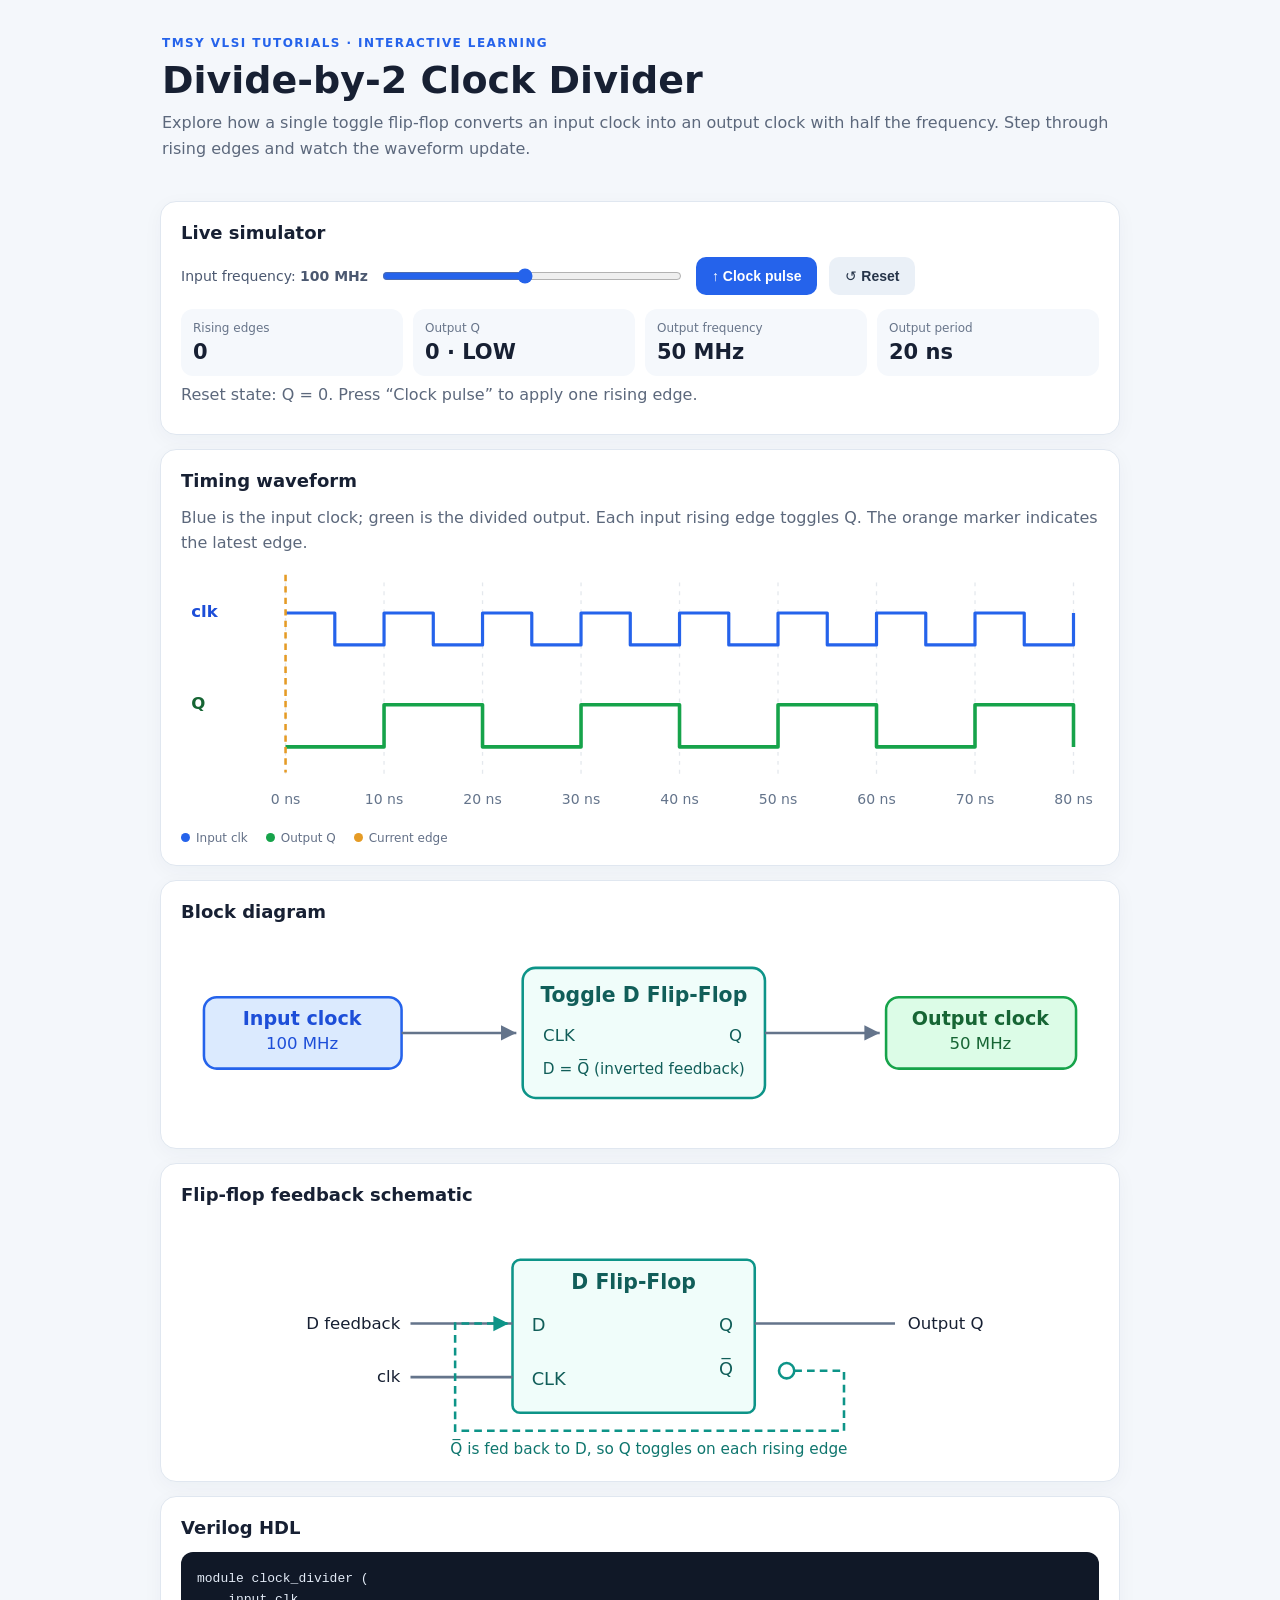
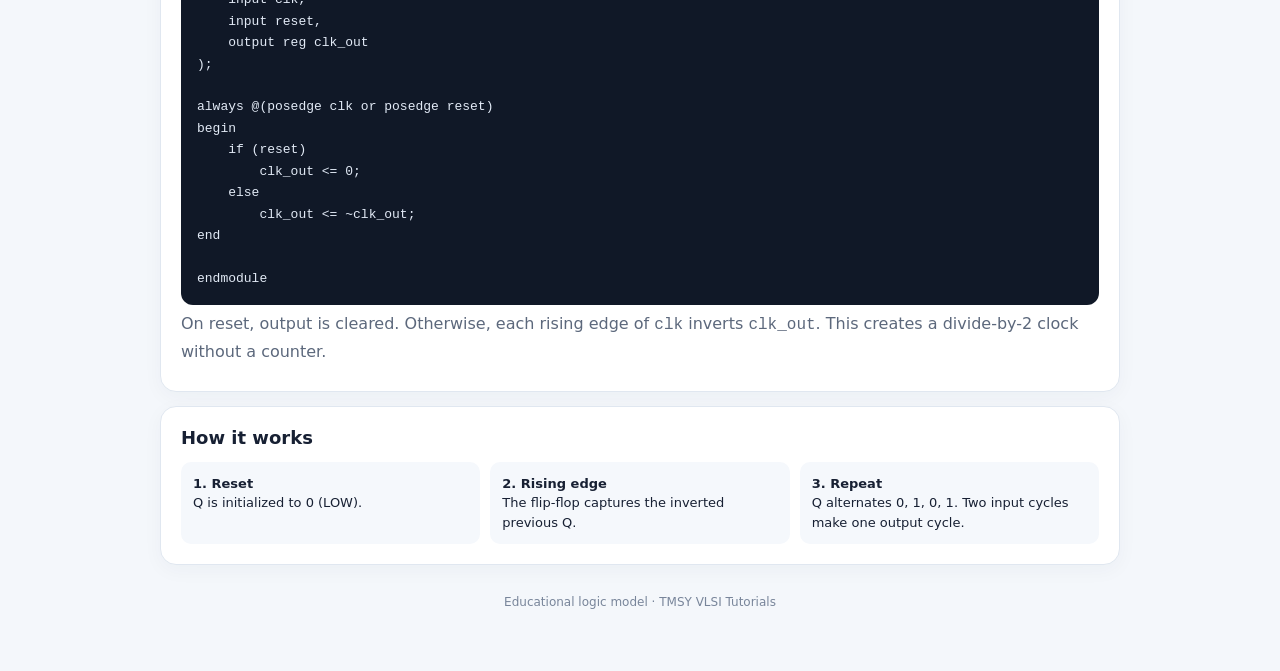
==== docs/clock-divider/index.html @ 93a552a7 "Publish clock divider simulator through GitHub Pages" ====
<!doctype html>
<html lang="en">
<head>
<meta charset="utf-8"><meta name="viewport" content="width=device-width,initial-scale=1">
<meta name="theme-color" content="#f8fafc">
<title>Divide-by-2 Clock Divider | TMSY VLSI Tutorials</title>
<style>
:root{font-family:Inter,system-ui,-apple-system,Segoe UI,Roboto,Arial,sans-serif;color:#172033;background:#f4f7fb;font-synthesis:none}
*{box-sizing:border-box}body{margin:0;padding:24px 14px 48px}.wrap{max-width:960px;margin:auto}
header{padding:12px 2px 20px}h1{font-size:clamp(25px,5vw,38px);margin:8px 0}p{line-height:1.6;color:#5c687c;margin:6px 0}.eyebrow{font-size:12px;font-weight:800;letter-spacing:.12em;color:#2563eb;text-transform:uppercase}
.panel{background:white;border:1px solid #e0e7f0;border-radius:16px;padding:20px;margin:14px 0;box-shadow:0 5px 20px #1c35520a}
h2{font-size:18px;margin:0 0 14px}.metrics{display:grid;grid-template-columns:repeat(4,1fr);gap:10px;margin-top:14px}.metric{background:#f5f8fc;border-radius:12px;padding:12px}.metric small{display:block;color:#68758a;font-size:12px}.metric strong{display:block;font-size:21px;margin-top:5px;font-variant-numeric:tabular-nums}
.controls{display:flex;align-items:center;gap:12px;flex-wrap:wrap}.controls label{font-size:14px;color:#4b5870}.controls input{width:min(300px,55vw);accent-color:#2563eb}
button{border:0;border-radius:10px;padding:11px 16px;font-weight:700;cursor:pointer;background:#2563eb;color:white;font-size:14px}button.secondary{background:#eaf0f7;color:#263449}button:disabled{opacity:.45;cursor:not-allowed}
svg{width:100%;height:auto;display:block;overflow:visible}.legend{display:flex;gap:18px;flex-wrap:wrap;font-size:12px;color:#637087;margin-top:8px}.dot{display:inline-block;width:9px;height:9px;border-radius:50%;margin-right:6px}
code,pre{font-family:ui-monospace,SFMono-Regular,Consolas,monospace}pre{background:#101827;color:#e2eaf6;border-radius:12px;padding:16px;overflow:auto;font-size:13px;line-height:1.65;margin:0;white-space:pre}
.steps{display:grid;grid-template-columns:repeat(3,1fr);gap:10px}.step{padding:12px;background:#f5f8fc;border-radius:10px;font-size:13px;line-height:1.5}
footer{text-align:center;color:#78859a;font-size:12px;padding:16px}
@media(max-width:600px){body{padding:16px 10px}.panel{padding:15px}.metrics{grid-template-columns:repeat(2,1fr)}.steps{grid-template-columns:1fr}pre{font-size:11px;padding:12px}}
</style></head>
<body><main class="wrap">
<header><div class="eyebrow">TMSY VLSI Tutorials · Interactive learning</div><h1>Divide-by-2 Clock Divider</h1><p>Explore how a single toggle flip-flop converts an input clock into an output clock with half the frequency. Step through rising edges and watch the waveform update.</p></header>
<section class="panel"><h2>Live simulator</h2><div class="controls"><label for="freq">Input frequency: <b id="freqText">100 MHz</b></label><input id="freq" type="range" min="10" max="200" step="10" value="100"><button id="pulse">↑ Clock pulse</button><button id="reset" class="secondary">↺ Reset</button></div>
<div class="metrics"><div class="metric"><small>Rising edges</small><strong id="edges">0</strong></div><div class="metric"><small>Output Q</small><strong id="q">0 · LOW</strong></div><div class="metric"><small>Output frequency</small><strong id="outFreq">50 MHz</strong></div><div class="metric"><small>Output period</small><strong id="outPeriod">20 ns</strong></div></div>
<p id="explain" aria-live="polite">Reset state: Q = 0. Press “Clock pulse” to apply one rising edge.</p></section>
<section class="panel"><h2>Timing waveform</h2><p>Blue is the input clock; green is the divided output. Each input rising edge toggles Q. The orange marker indicates the latest edge.</p>
<svg id="wave" viewBox="0 0 720 205" role="img" aria-label="Input and divide-by-two output clock timing waveform"></svg>
<div class="legend"><span><i class="dot" style="background:#2563eb"></i>Input clk</span><span><i class="dot" style="background:#16a34a"></i>Output Q</span><span><i class="dot" style="background:#e59b25"></i>Current edge</span></div></section>
<section class="panel"><h2>Block diagram</h2><svg viewBox="0 0 720 150" role="img" aria-label="Input clock connected to toggle flip-flop and output clock"><defs><marker id="arr" markerWidth="8" markerHeight="8" refX="6" refY="3" orient="auto"><path d="M0 0L6 3L0 6Z" fill="#64748b"/></marker></defs><rect x="18" y="48" width="155" height="56" rx="10" fill="#dbeafe" stroke="#2563eb" stroke-width="2"/><text x="95" y="70" text-anchor="middle" font-size="15" font-weight="700" fill="#1d4ed8">Input clock</text><text x="95" y="89" text-anchor="middle" font-size="13" fill="#1d4ed8" id="blockIn">100 MHz</text><path d="M173 76H263" stroke="#64748b" stroke-width="2" marker-end="url(#arr)"/><rect x="268" y="25" width="190" height="102" rx="10" fill="#f0fdfa" stroke="#0d9488" stroke-width="2"/><text x="363" y="52" text-anchor="middle" font-size="16" font-weight="700" fill="#115e59">Toggle D Flip-Flop</text><text x="284" y="82" font-size="13" fill="#115e59">CLK</text><text x="440" y="82" text-anchor="end" font-size="13" fill="#115e59">Q</text><text x="363" y="108" text-anchor="middle" font-size="12" fill="#115e59">D = Q̅ (inverted feedback)</text><path d="M458 76H548" stroke="#64748b" stroke-width="2" marker-end="url(#arr)"/><rect x="553" y="48" width="149" height="56" rx="10" fill="#dcfce7" stroke="#16a34a" stroke-width="2"/><text x="627" y="70" text-anchor="middle" font-size="15" font-weight="700" fill="#166534">Output clock</text><text x="627" y="89" text-anchor="middle" font-size="13" fill="#166534" id="blockOut">50 MHz</text></svg></section>
<section class="panel"><h2>Flip-flop feedback schematic</h2><svg viewBox="0 0 720 190" role="img" aria-label="D flip-flop with inverted output feedback to D input"><defs><marker id="fbarr" markerWidth="8" markerHeight="8" refX="6" refY="3" orient="auto"><path d="M0 0L6 3L0 6Z" fill="#0d9488"/></marker></defs><rect x="260" y="32" width="190" height="120" rx="6" fill="#f0fdfa" stroke="#0d9488" stroke-width="2"/><text x="355" y="55" text-anchor="middle" font-size="16" font-weight="700" fill="#115e59">D Flip-Flop</text><text x="275" y="88" font-size="14" fill="#115e59">D</text><text x="275" y="130" font-size="14" fill="#115e59">CLK</text><text x="433" y="88" text-anchor="end" font-size="14" fill="#115e59">Q</text><text x="433" y="122" text-anchor="end" font-size="14" fill="#115e59">Q̅</text><path d="M180 82H260M450 82H560M180 124H260" fill="none" stroke="#64748b" stroke-width="2"/><text x="172" y="86" text-anchor="end" font-size="13" fill="currentColor">D feedback</text><text x="172" y="128" text-anchor="end" font-size="13" fill="currentColor">clk</text><text x="570" y="86" font-size="13" fill="currentColor">Output Q</text><circle cx="475" cy="119" r="6" fill="white" stroke="#0d9488" stroke-width="2"/><path d="M481 119H520V166H215V82H257" fill="none" stroke="#0d9488" stroke-width="2" stroke-dasharray="6 4" marker-end="url(#fbarr)"/><text x="367" y="184" text-anchor="middle" font-size="12" fill="#0f766e">Q̅ is fed back to D, so Q toggles on each rising edge</text></svg></section>
<section class="panel"><h2>Verilog HDL</h2><pre><code>module clock_divider (
    input clk,
    input reset,
    output reg clk_out
);

always @(posedge clk or posedge reset)
begin
    if (reset)
        clk_out &lt;= 0;
    else
        clk_out &lt;= ~clk_out;
end

endmodule</code></pre><p>On reset, output is cleared. Otherwise, each rising edge of <code>clk</code> inverts <code>clk_out</code>. This creates a divide-by-2 clock without a counter.</p></section>
<section class="panel"><h2>How it works</h2><div class="steps"><div class="step"><b>1. Reset</b><br>Q is initialized to 0 (LOW).</div><div class="step"><b>2. Rising edge</b><br>The flip-flop captures the inverted previous Q.</div><div class="step"><b>3. Repeat</b><br>Q alternates 0, 1, 0, 1. Two input cycles make one output cycle.</div></div></section>
<footer>Educational logic model · TMSY VLSI Tutorials</footer>
</main>
<script>
const $=id=>document.getElementById(id);let edges=0,q=0,history=[0],freq=100;
function fmt(n){return Number.isInteger(n)?String(n):n.toFixed(2)}
function draw(){const svg=$('wave'),W=720,left=82,right=700,step=(right-left)/8,topH=40,lowH=65,outHi=112,outLo=145;let s='';
for(let i=0;i<=8;i++){let x=left+i*step;s+=`<line x1="${x}" y1="16" x2="${x}" y2="168" stroke="#94a3b8" stroke-opacity=".25" stroke-dasharray="3 4"/><text x="${x}" y="190" text-anchor="middle" font-size="11" fill="#64748b">${fmt(i*1000/freq)} ns</text>`}
s+='<text x="8" y="43" font-size="13" fill="#1d4ed8" font-weight="700">clk</text><text x="8" y="115" font-size="13" fill="#166534" font-weight="700">Q</text>';
let p=`M ${left} ${topH}`;for(let i=0;i<8;i++){let x=left+i*step;p+=` H ${x+step/2} V ${lowH} H ${x+step} V ${topH}`;}s+=`<path d="${p}" fill="none" stroke="#2563eb" stroke-width="2.5" stroke-linejoin="round"/>`;
let op=`M ${left} ${q===0?outLo:outHi}`;let qtemp=0;for(let i=0;i<8;i++){let x=left+i*step;op+=` H ${x+step} V ${qtemp===0?outHi:outLo}`;qtemp=1-qtemp;}s+=`<path d="${op}" fill="none" stroke="#16a34a" stroke-width="2.8" stroke-linejoin="round"/>`;
let markerX=left+Math.min(edges,8)*step;s+=`<line x1="${markerX}" x2="${markerX}" y1="10" y2="165" stroke="#e59b25" stroke-width="2" stroke-dasharray="5 4"/>`;svg.innerHTML=s;
$('edges').textContent=edges;$('q').textContent=q+' · '+(q?'HIGH':'LOW');$('outFreq').textContent=fmt(freq/2)+' MHz';$('outPeriod').textContent=fmt(2000/freq)+' ns';$('freqText').textContent=freq+' MHz';$('blockIn').textContent=freq+' MHz';$('blockOut').textContent=fmt(freq/2)+' MHz';$('explain').textContent=edges===0?'Reset state: Q = 0. Press “Clock pulse” to apply one rising edge.':`After ${edges} input rising edge(s), Q = ${q}. Output toggles on every rising edge; full output period = two input periods.`;$('pulse').disabled=edges>=8;}
$('pulse').addEventListener('click',()=>{edges++;q=1-q;history.push(q);draw()});$('reset').addEventListener('click',()=>{edges=0;q=0;history=[0];draw()});$('freq').addEventListener('input',e=>{freq=+e.target.value;draw()});draw();
</script></body></html>
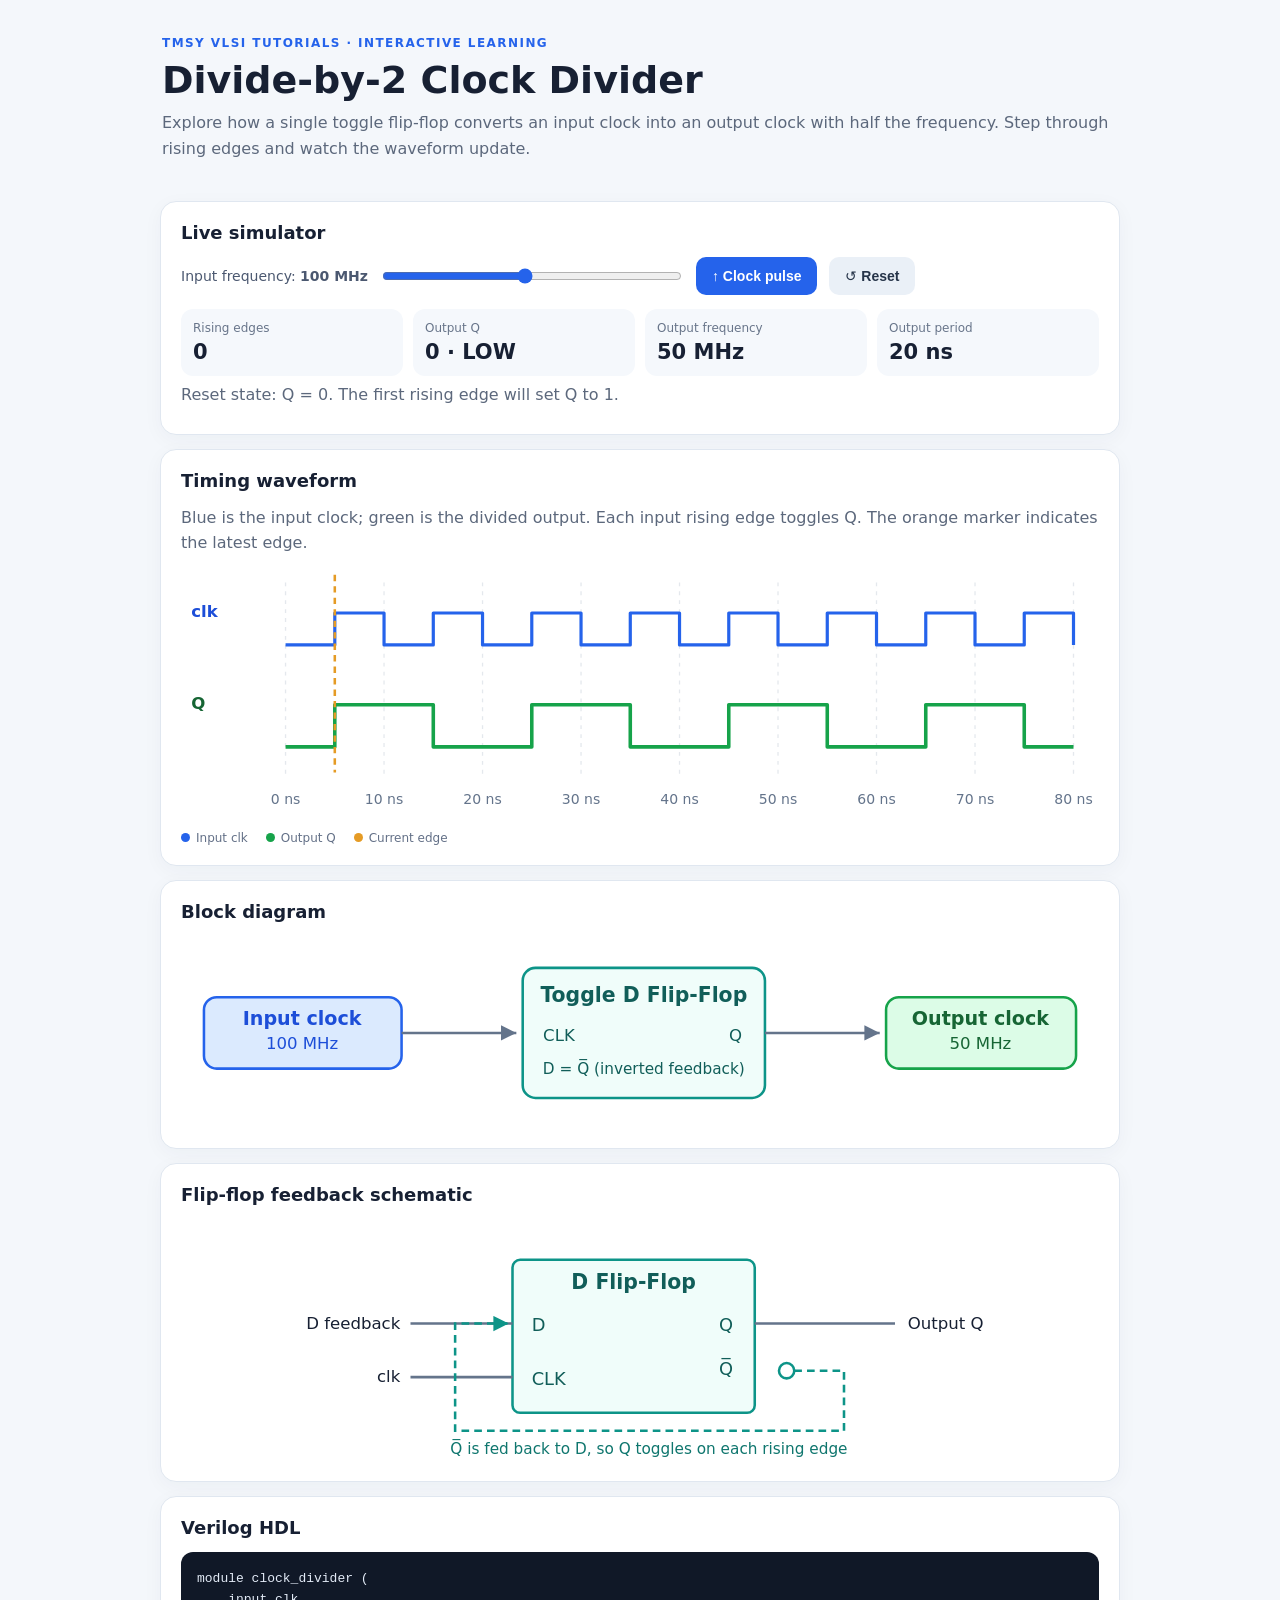
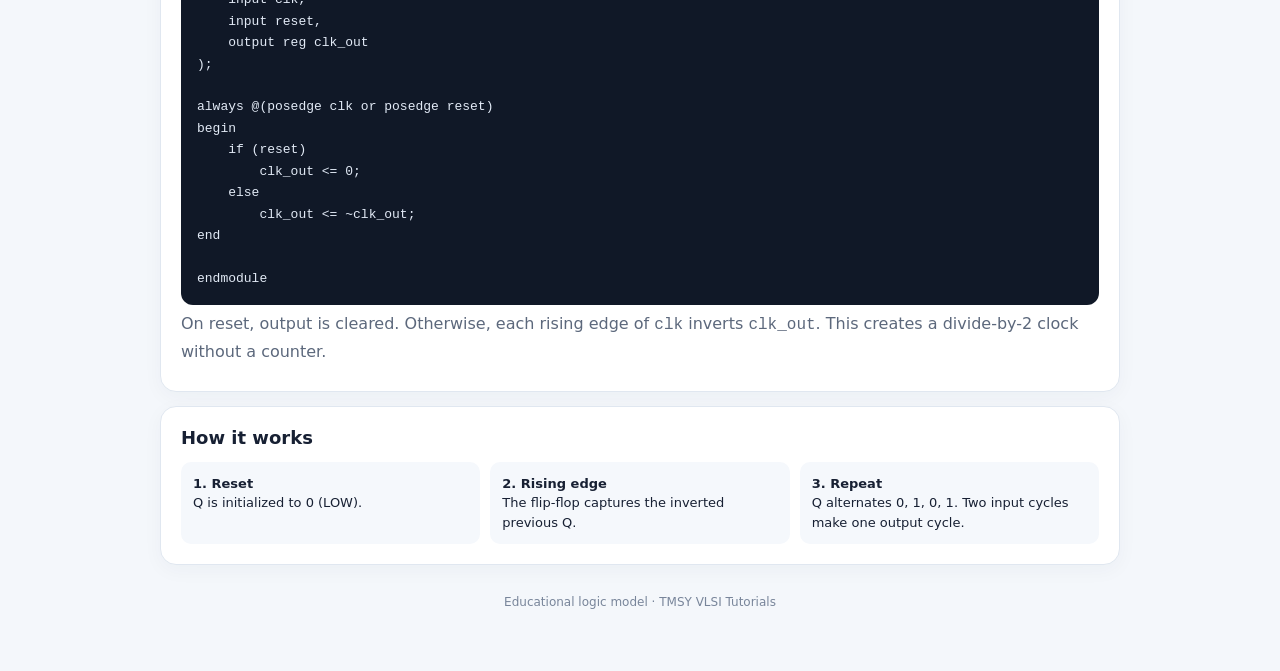
==== commit 7f3a51f8: "Correct divide-by-2 timing waveform transitions" ====
--- a/docs/clock-divider/index.html
+++ b/docs/clock-divider/index.html
@@ -49,12 +49,35 @@
 <script>
 const $=id=>document.getElementById(id);let edges=0,q=0,history=[0],freq=100;
 function fmt(n){return Number.isInteger(n)?String(n):n.toFixed(2)}
-function draw(){const svg=$('wave'),W=720,left=82,right=700,step=(right-left)/8,topH=40,lowH=65,outHi=112,outLo=145;let s='';
-for(let i=0;i<=8;i++){let x=left+i*step;s+=`<line x1="${x}" y1="16" x2="${x}" y2="168" stroke="#94a3b8" stroke-opacity=".25" stroke-dasharray="3 4"/><text x="${x}" y="190" text-anchor="middle" font-size="11" fill="#64748b">${fmt(i*1000/freq)} ns</text>`}
-s+='<text x="8" y="43" font-size="13" fill="#1d4ed8" font-weight="700">clk</text><text x="8" y="115" font-size="13" fill="#166534" font-weight="700">Q</text>';
-let p=`M ${left} ${topH}`;for(let i=0;i<8;i++){let x=left+i*step;p+=` H ${x+step/2} V ${lowH} H ${x+step} V ${topH}`;}s+=`<path d="${p}" fill="none" stroke="#2563eb" stroke-width="2.5" stroke-linejoin="round"/>`;
-let op=`M ${left} ${q===0?outLo:outHi}`;let qtemp=0;for(let i=0;i<8;i++){let x=left+i*step;op+=` H ${x+step} V ${qtemp===0?outHi:outLo}`;qtemp=1-qtemp;}s+=`<path d="${op}" fill="none" stroke="#16a34a" stroke-width="2.8" stroke-linejoin="round"/>`;
-let markerX=left+Math.min(edges,8)*step;s+=`<line x1="${markerX}" x2="${markerX}" y1="10" y2="165" stroke="#e59b25" stroke-width="2" stroke-dasharray="5 4"/>`;svg.innerHTML=s;
-$('edges').textContent=edges;$('q').textContent=q+' · '+(q?'HIGH':'LOW');$('outFreq').textContent=fmt(freq/2)+' MHz';$('outPeriod').textContent=fmt(2000/freq)+' ns';$('freqText').textContent=freq+' MHz';$('blockIn').textContent=freq+' MHz';$('blockOut').textContent=fmt(freq/2)+' MHz';$('explain').textContent=edges===0?'Reset state: Q = 0. Press “Clock pulse” to apply one rising edge.':`After ${edges} input rising edge(s), Q = ${q}. Output toggles on every rising edge; full output period = two input periods.`;$('pulse').disabled=edges>=8;}
+function draw(){
+ const svg=$('wave'),left=82,right=700,cycles=8,step=(right-left)/cycles;
+ const clkHigh=40,clkLow=65,qHigh=112,qLow=145;let s='';
+ for(let i=0;i<=cycles;i++){
+   const x=left+i*step;
+   s+=`<line x1="${x}" y1="16" x2="${x}" y2="168" stroke="#94a3b8" stroke-opacity=".25" stroke-dasharray="3 4"/><text x="${x}" y="190" text-anchor="middle" font-size="11" fill="#64748b">${fmt(i*1000/freq)} ns</text>`;
+ }
+ s+='<text x="8" y="43" font-size="13" fill="#1d4ed8" font-weight="700">clk</text><text x="8" y="115" font-size="13" fill="#166534" font-weight="700">Q</text>';
+ // Input clock starts LOW; each cycle has a rising edge at its midpoint.
+ let cp=`M ${left} ${clkLow}`;
+ for(let i=0;i<cycles;i++){
+   const x=left+i*step,mid=x+step/2,next=x+step;
+   cp+=` H ${mid} V ${clkHigh} H ${next} V ${clkLow}`;
+ }
+ s+=`<path d="${cp}" fill="none" stroke="#2563eb" stroke-width="2.5" stroke-linejoin="round"/>`;
+ // Q toggles exactly at each input rising edge and holds between edges.
+ let qp=`M ${left} ${qLow}`,state=0;
+ for(let i=0;i<cycles;i++){
+   const x=left+i*step,mid=x+step/2,next=x+step;
+   qp+=` H ${mid} V ${state===0?qHigh:qLow}`;
+   state=1-state;
+   qp+=` H ${next}`;
+ }
+ s+=`<path d="${qp}" fill="none" stroke="#16a34a" stroke-width="2.8" stroke-linejoin="round"/>`;
+ // Marker tracks the most recently applied edge (or first edge before stepping).
+ const markerX=edges===0?left+step/2:Math.min(right,left+(edges-1)*step+step/2);
+ s+=`<line x1="${markerX}" x2="${markerX}" y1="10" y2="165" stroke="#e59b25" stroke-width="2" stroke-dasharray="5 4"/>`;
+ svg.innerHTML=s;
+ $('edges').textContent=edges;$('q').textContent=q+' · '+(q?'HIGH':'LOW');$('outFreq').textContent=fmt(freq/2)+' MHz';$('outPeriod').textContent=fmt(2000/freq)+' ns';$('freqText').textContent=freq+' MHz';$('blockIn').textContent=freq+' MHz';$('blockOut').textContent=fmt(freq/2)+' MHz';$('explain').textContent=edges===0?'Reset state: Q = 0. The first rising edge will set Q to 1.':`After ${edges} input rising edge(s), Q = ${q}. Q toggles once at each rising edge; one full output cycle takes two input cycles.`;$('pulse').disabled=edges>=8;
+}
 $('pulse').addEventListener('click',()=>{edges++;q=1-q;history.push(q);draw()});$('reset').addEventListener('click',()=>{edges=0;q=0;history=[0];draw()});$('freq').addEventListener('input',e=>{freq=+e.target.value;draw()});draw();
 </script></body></html>
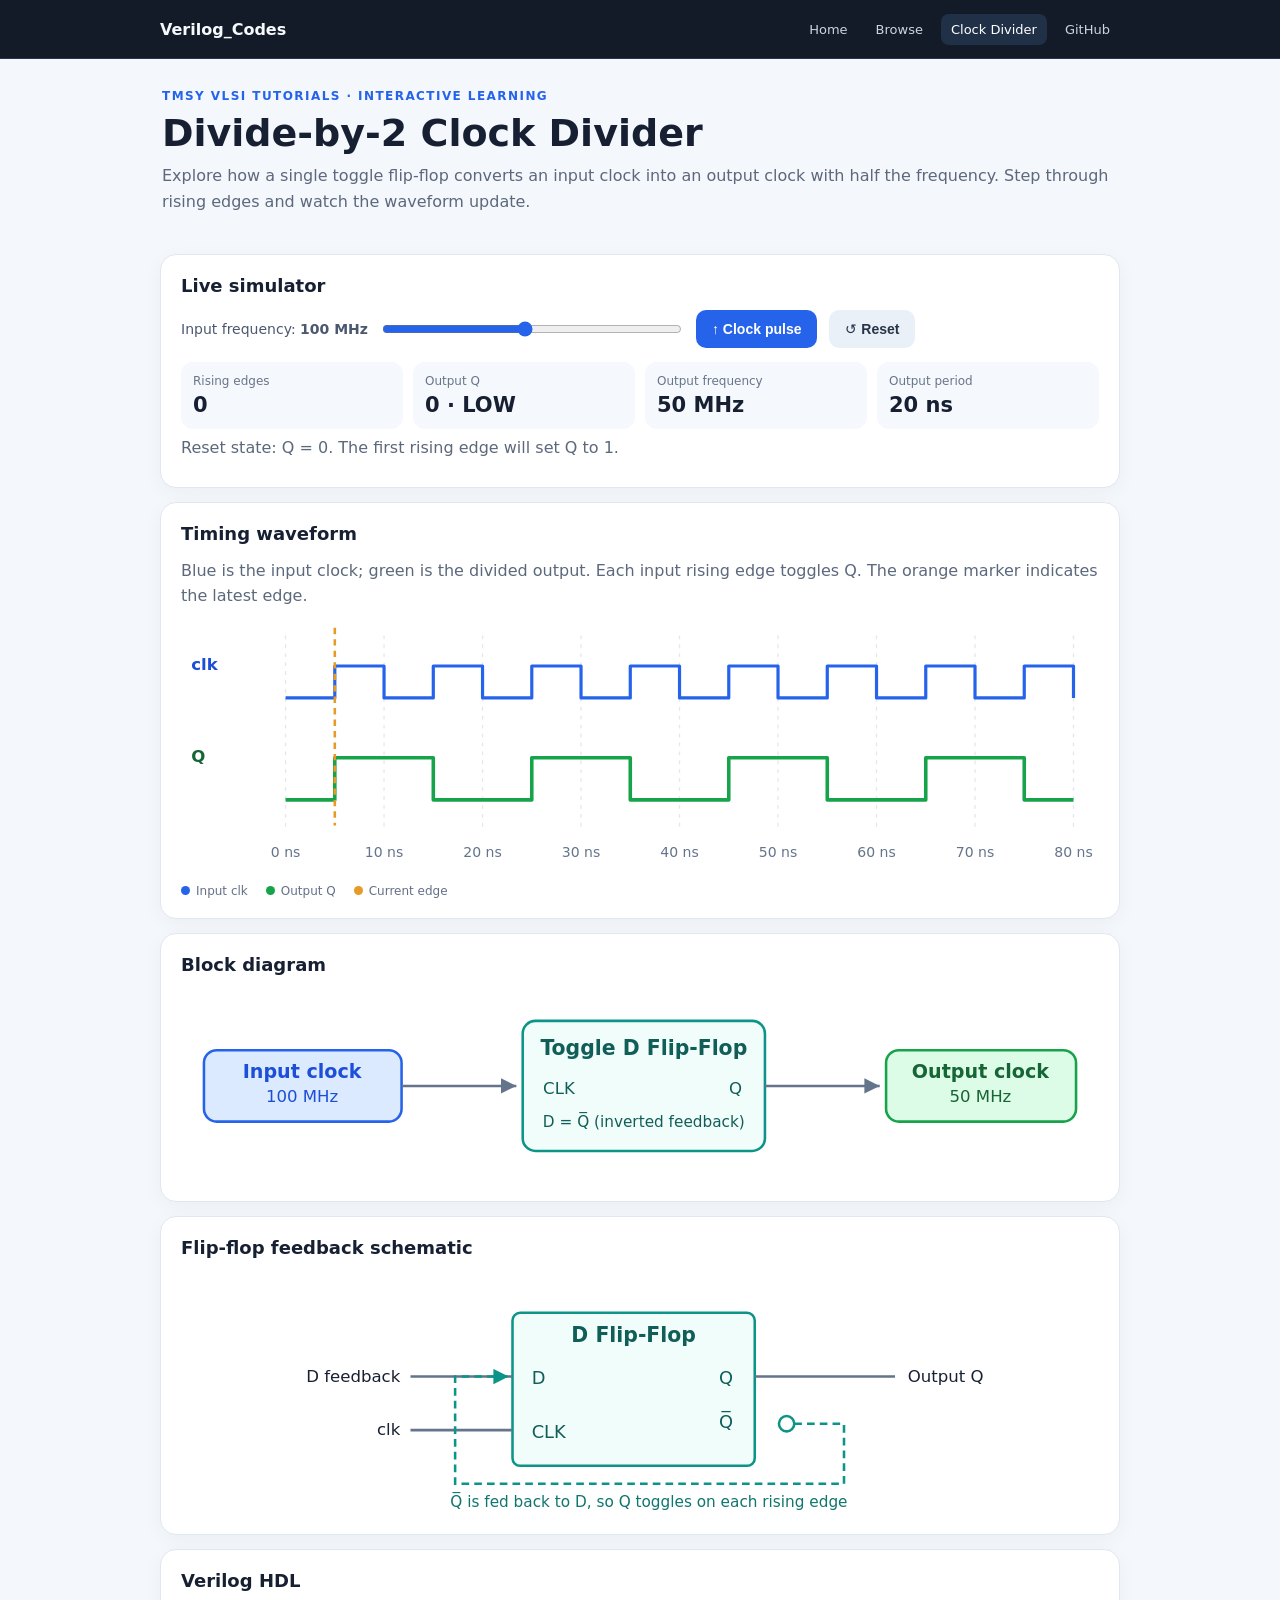
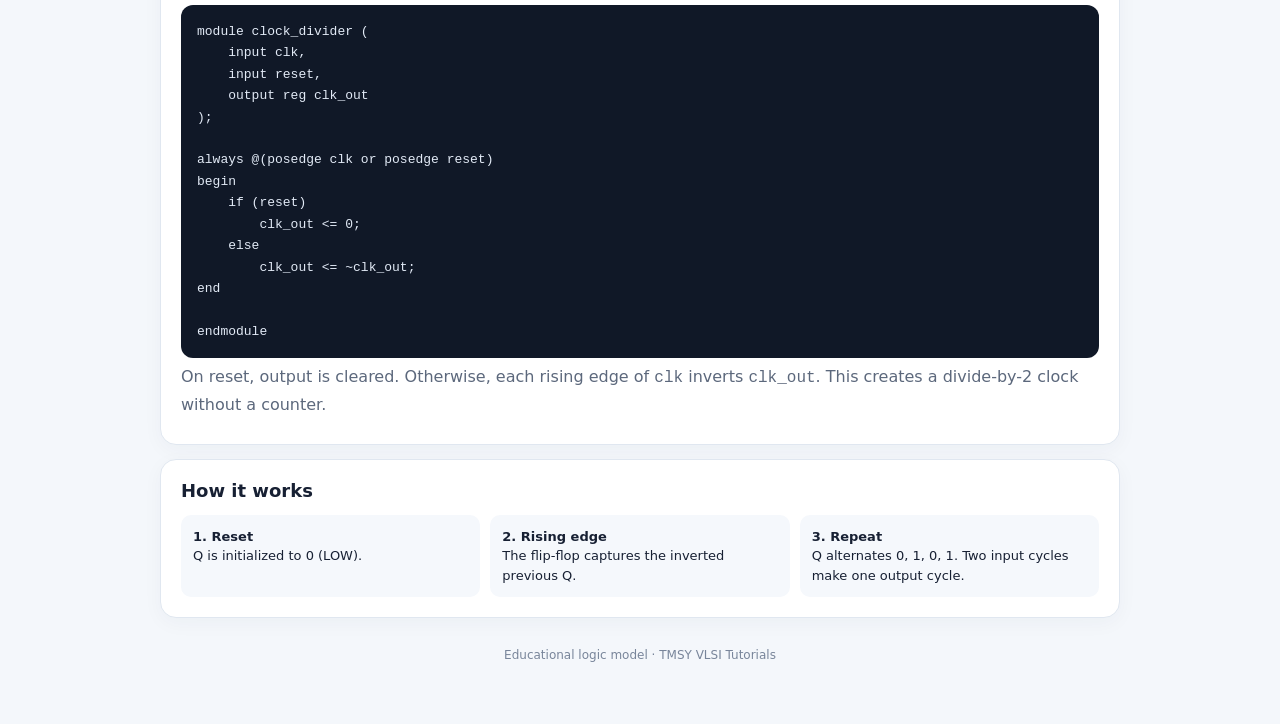
==== commit 1ae496ef: "Add consistent navigation to clock divider simulator" ====
--- a/docs/clock-divider/index.html
+++ b/docs/clock-divider/index.html
@@ -17,8 +17,21 @@
 .steps{display:grid;grid-template-columns:repeat(3,1fr);gap:10px}.step{padding:12px;background:#f5f8fc;border-radius:10px;font-size:13px;line-height:1.5}
 footer{text-align:center;color:#78859a;font-size:12px;padding:16px}
 @media(max-width:600px){body{padding:16px 10px}.panel{padding:15px}.metrics{grid-template-columns:repeat(2,1fr)}.steps{grid-template-columns:1fr}pre{font-size:11px;padding:12px}}
+
+.site-header{position:sticky;top:0;z-index:20;margin:-24px -14px 18px;padding:0 14px;background:rgba(11,18,32,.96);border-bottom:1px solid #273650;backdrop-filter:blur(12px)}
+.site-nav{max-width:960px;min-height:58px;margin:auto;display:flex;align-items:center;justify-content:space-between;gap:12px}
+.site-brand{color:#f7fafc;text-decoration:none;font-weight:800}
+.site-links{display:flex;align-items:center;justify-content:flex-end;gap:8px;flex-wrap:wrap}
+.site-links a{color:#cbd5e1;text-decoration:none;font-size:13px;padding:8px 10px;border-radius:8px}
+.site-links a:hover,.site-links a[aria-current=page]{background:#203047;color:white}
+@media(max-width:600px){.site-header{margin:-16px -10px 14px}.site-nav{align-items:flex-start;flex-direction:column;padding:10px 0}.site-links{justify-content:flex-start;width:100%}.site-links a{border:1px solid #34445b;padding:7px 9px}}
 </style></head>
-<body><main class="wrap">
+<body>
+<header class="site-header"><nav class="site-nav" aria-label="Main navigation">
+<a class="site-brand" href="../index.html">Verilog_Codes</a>
+<div class="site-links"><a href="../index.html">Home</a><a href="../browse.html">Browse</a><a href="./" aria-current="page">Clock Divider</a><a href="https://github.com/T-Maharshi-Sanand-Yadav/Verilog_Codes" target="_blank" rel="noreferrer">GitHub</a></div>
+</nav></header>
+<main class="wrap">
 <header><div class="eyebrow">TMSY VLSI Tutorials · Interactive learning</div><h1>Divide-by-2 Clock Divider</h1><p>Explore how a single toggle flip-flop converts an input clock into an output clock with half the frequency. Step through rising edges and watch the waveform update.</p></header>
 <section class="panel"><h2>Live simulator</h2><div class="controls"><label for="freq">Input frequency: <b id="freqText">100 MHz</b></label><input id="freq" type="range" min="10" max="200" step="10" value="100"><button id="pulse">↑ Clock pulse</button><button id="reset" class="secondary">↺ Reset</button></div>
 <div class="metrics"><div class="metric"><small>Rising edges</small><strong id="edges">0</strong></div><div class="metric"><small>Output Q</small><strong id="q">0 · LOW</strong></div><div class="metric"><small>Output frequency</small><strong id="outFreq">50 MHz</strong></div><div class="metric"><small>Output period</small><strong id="outPeriod">20 ns</strong></div></div>
